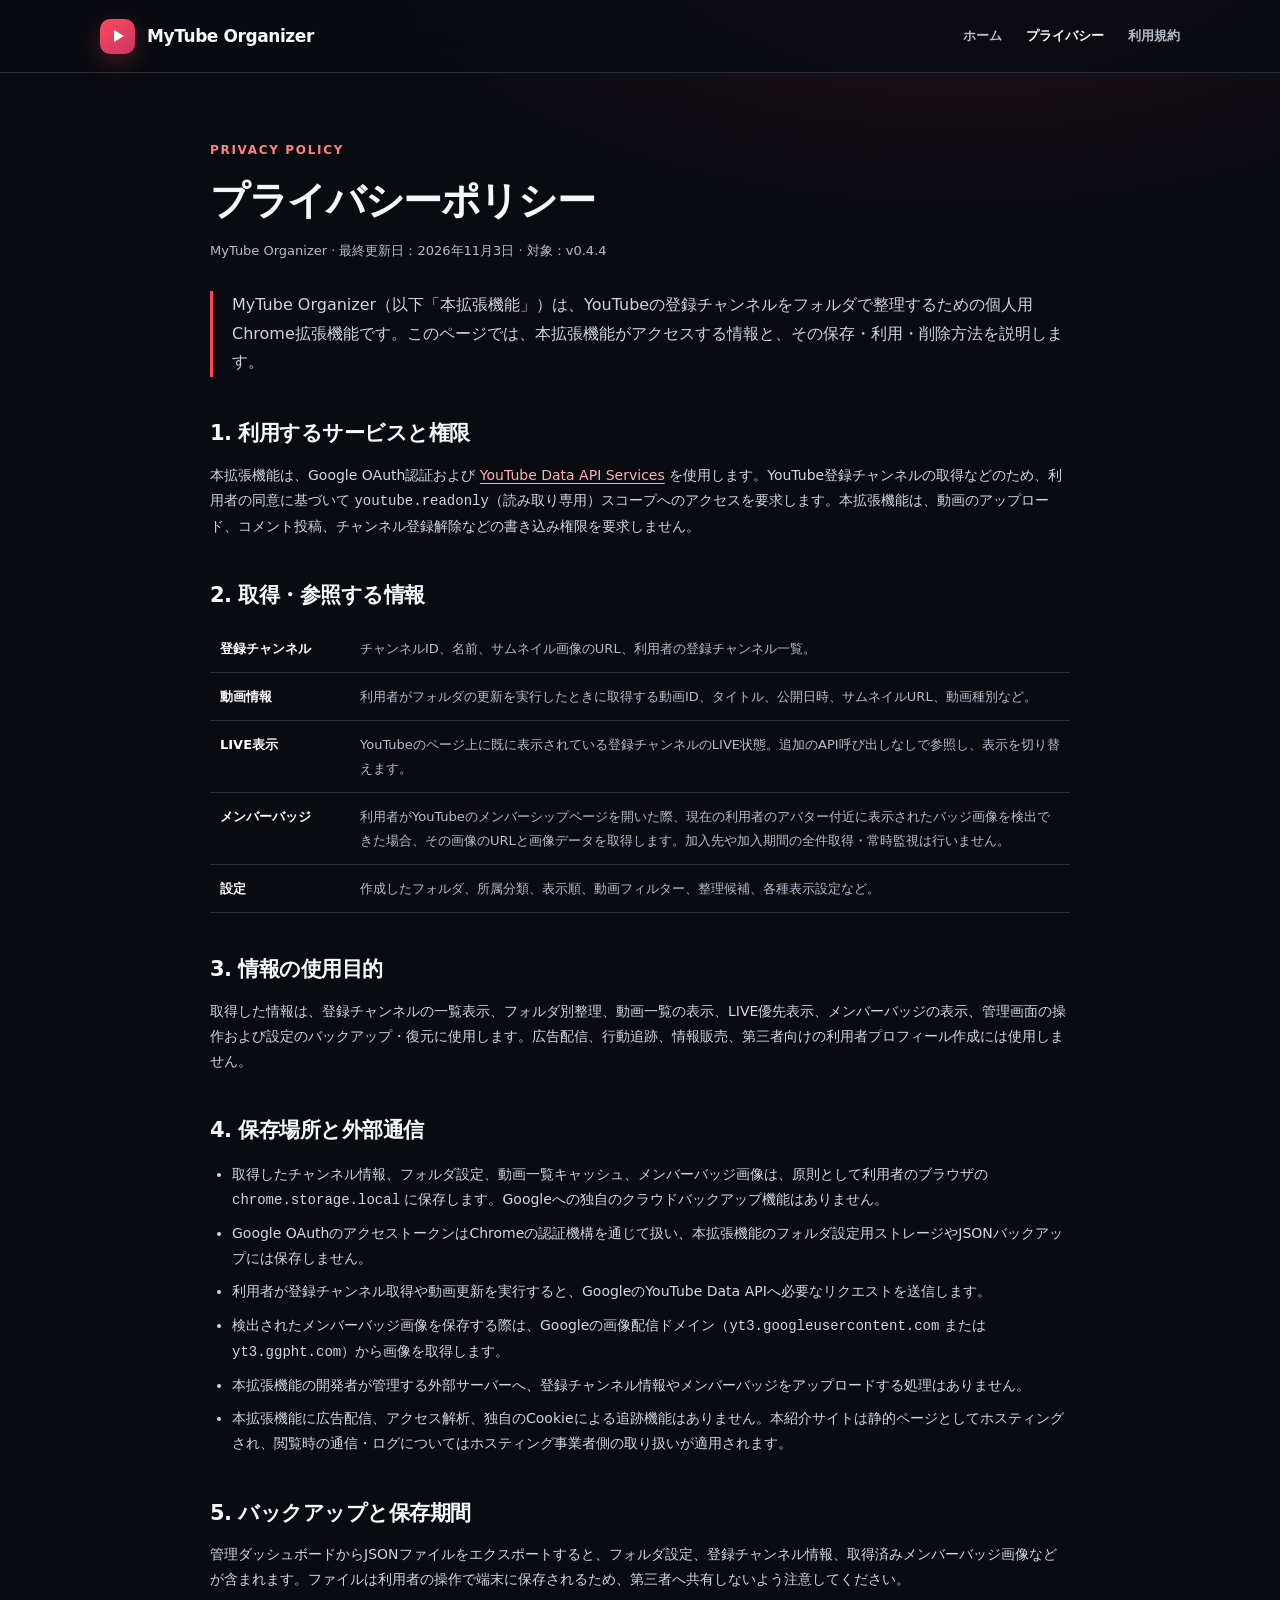
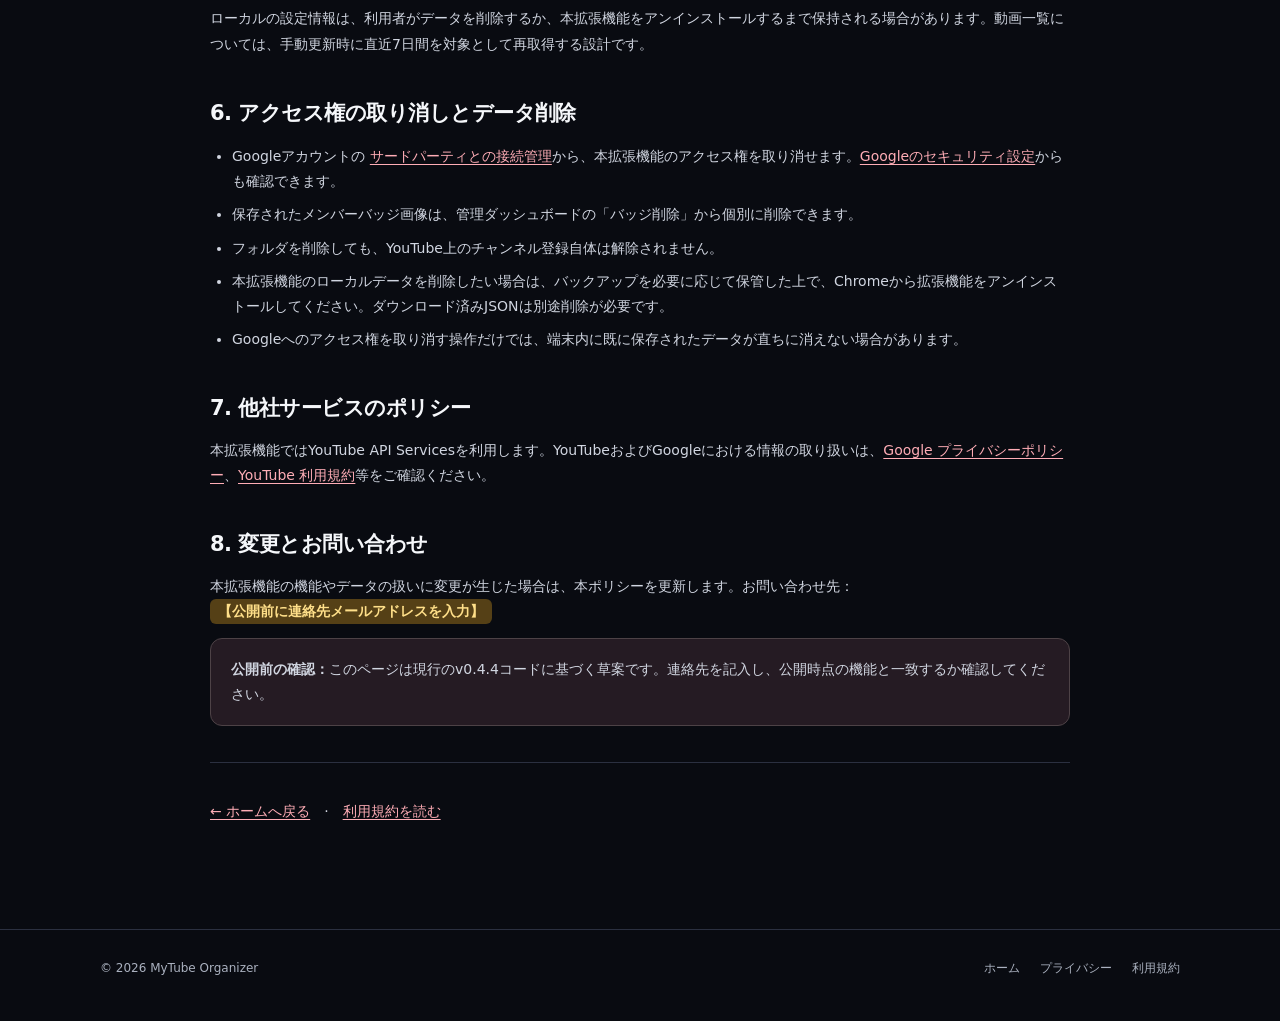
==== privacy.html @ 49f16c64 "Add files via upload" ====
<!doctype html>
<html lang="ja"><head><meta charset="utf-8"><meta name="viewport" content="width=device-width,initial-scale=1"><meta name="theme-color" content="#090b11"><meta name="description" content="MyTube Organizerのプライバシーポリシー。取得するYouTube情報、利用目的、ローカル保存、削除方法をご案内します。"><title>プライバシーポリシー | MyTube Organizer</title><link rel="stylesheet" href="./styles.css"></head><body>
<header class="topbar"><nav class="wrap nav" aria-label="メインナビゲーション"><a class="brand" href="./index.html"><span class="brand-mark" aria-hidden="true"></span>MyTube Organizer</a><div class="nav-links"><a href="./index.html">ホーム</a><a href="./privacy.html" aria-current="page">プライバシー</a><a href="./terms.html">利用規約</a></div></nav></header>
<main class="wrap document"><span class="kicker">PRIVACY POLICY</span><h1>プライバシーポリシー</h1><p class="meta">MyTube Organizer · 最終更新日：2026年11月3日 · 対象：v0.4.4</p><p class="intro">MyTube Organizer（以下「本拡張機能」）は、YouTubeの登録チャンネルをフォルダで整理するための個人用Chrome拡張機能です。このページでは、本拡張機能がアクセスする情報と、その保存・利用・削除方法を説明します。</p>
<h2>1. 利用するサービスと権限</h2><p>本拡張機能は、Google OAuth認証および <a href="https://developers.google.com/youtube/v3" target="_blank" rel="noopener noreferrer">YouTube Data API Services</a> を使用します。YouTube登録チャンネルの取得などのため、利用者の同意に基づいて <code>youtube.readonly</code>（読み取り専用）スコープへのアクセスを要求します。本拡張機能は、動画のアップロード、コメント投稿、チャンネル登録解除などの書き込み権限を要求しません。</p>
<h2>2. 取得・参照する情報</h2><table class="info-table"><tbody><tr><th>登録チャンネル</th><td>チャンネルID、名前、サムネイル画像のURL、利用者の登録チャンネル一覧。</td></tr><tr><th>動画情報</th><td>利用者がフォルダの更新を実行したときに取得する動画ID、タイトル、公開日時、サムネイルURL、動画種別など。</td></tr><tr><th>LIVE表示</th><td>YouTubeのページ上に既に表示されている登録チャンネルのLIVE状態。追加のAPI呼び出しなしで参照し、表示を切り替えます。</td></tr><tr><th>メンバーバッジ</th><td>利用者がYouTubeのメンバーシップページを開いた際、現在の利用者のアバター付近に表示されたバッジ画像を検出できた場合、その画像のURLと画像データを取得します。加入先や加入期間の全件取得・常時監視は行いません。</td></tr><tr><th>設定</th><td>作成したフォルダ、所属分類、表示順、動画フィルター、整理候補、各種表示設定など。</td></tr></tbody></table>
<h2>3. 情報の使用目的</h2><p>取得した情報は、登録チャンネルの一覧表示、フォルダ別整理、動画一覧の表示、LIVE優先表示、メンバーバッジの表示、管理画面の操作および設定のバックアップ・復元に使用します。広告配信、行動追跡、情報販売、第三者向けの利用者プロフィール作成には使用しません。</p>
<h2>4. 保存場所と外部通信</h2><ul><li>取得したチャンネル情報、フォルダ設定、動画一覧キャッシュ、メンバーバッジ画像は、原則として利用者のブラウザの <code>chrome.storage.local</code> に保存します。Googleへの独自のクラウドバックアップ機能はありません。</li><li>Google OAuthのアクセストークンはChromeの認証機構を通じて扱い、本拡張機能のフォルダ設定用ストレージやJSONバックアップには保存しません。</li><li>利用者が登録チャンネル取得や動画更新を実行すると、GoogleのYouTube Data APIへ必要なリクエストを送信します。</li><li>検出されたメンバーバッジ画像を保存する際は、Googleの画像配信ドメイン（<code>yt3.googleusercontent.com</code> または <code>yt3.ggpht.com</code>）から画像を取得します。</li><li>本拡張機能の開発者が管理する外部サーバーへ、登録チャンネル情報やメンバーバッジをアップロードする処理はありません。</li><li>本拡張機能に広告配信、アクセス解析、独自のCookieによる追跡機能はありません。本紹介サイトは静的ページとしてホスティングされ、閲覧時の通信・ログについてはホスティング事業者側の取り扱いが適用されます。</li></ul>
<h2>5. バックアップと保存期間</h2><p>管理ダッシュボードからJSONファイルをエクスポートすると、フォルダ設定、登録チャンネル情報、取得済みメンバーバッジ画像などが含まれます。ファイルは利用者の操作で端末に保存されるため、第三者へ共有しないよう注意してください。</p><p>ローカルの設定情報は、利用者がデータを削除するか、本拡張機能をアンインストールするまで保持される場合があります。動画一覧については、手動更新時に直近7日間を対象として再取得する設計です。</p>
<h2>6. アクセス権の取り消しとデータ削除</h2><ul><li>Googleアカウントの <a href="https://myaccount.google.com/connections" rel="noopener noreferrer" target="_blank">サードパーティとの接続管理</a>から、本拡張機能のアクセス権を取り消せます。<a href="https://security.google.com/settings/security/permissions" rel="noopener noreferrer" target="_blank">Googleのセキュリティ設定</a>からも確認できます。</li><li>保存されたメンバーバッジ画像は、管理ダッシュボードの「バッジ削除」から個別に削除できます。</li><li>フォルダを削除しても、YouTube上のチャンネル登録自体は解除されません。</li><li>本拡張機能のローカルデータを削除したい場合は、バックアップを必要に応じて保管した上で、Chromeから拡張機能をアンインストールしてください。ダウンロード済みJSONは別途削除が必要です。</li><li>Googleへのアクセス権を取り消す操作だけでは、端末内に既に保存されたデータが直ちに消えない場合があります。</li></ul>
<h2>7. 他社サービスのポリシー</h2><p>本拡張機能ではYouTube API Servicesを利用します。YouTubeおよびGoogleにおける情報の取り扱いは、<a href="https://policies.google.com/privacy" target="_blank" rel="noopener noreferrer">Google プライバシーポリシー</a>、<a href="https://www.youtube.com/t/terms" target="_blank" rel="noopener noreferrer">YouTube 利用規約</a>等をご確認ください。</p>
<h2>8. 変更とお問い合わせ</h2><p>本拡張機能の機能やデータの扱いに変更が生じた場合は、本ポリシーを更新します。お問い合わせ先：<span class="placeholder">【公開前に連絡先メールアドレスを入力】</span></p><p class="note"><strong>公開前の確認：</strong>このページは現行のv0.4.4コードに基づく草案です。連絡先を記入し、公開時点の機能と一致するか確認してください。</p><hr><p><a href="./index.html">← ホームへ戻る</a>　·　<a href="./terms.html">利用規約を読む</a></p></main>
<footer><div class="wrap foot"><span>© 2026 MyTube Organizer</span><div class="links"><a href="./index.html">ホーム</a><a href="./privacy.html">プライバシー</a><a href="./terms.html">利用規約</a></div></div></footer></body></html>
---- styles.css ----
:root{color-scheme:dark;--bg:#090b11;--panel:#131722;--panel2:#191e2b;--line:#2b3040;--text:#f5f7fa;--muted:#b5bdcb;--accent:#ff485a;--accent2:#ff837d;--good:#69e9ac;--round:20px}
*{box-sizing:border-box}html{scroll-behavior:smooth}body{margin:0;background:radial-gradient(ellipse 1000px 540px at 75% -5%,rgba(255,69,95,.15),transparent 65%),var(--bg);color:var(--text);font-family:Inter,ui-sans-serif,system-ui,-apple-system,"Hiragino Kaku Gothic ProN","Noto Sans JP","Yu Gothic",Meiryo,sans-serif;line-height:1.8}a{color:inherit;text-decoration:none}a:hover{text-decoration:underline}a:focus-visible,button:focus-visible{outline:3px solid #ffb1b9;outline-offset:4px}.wrap{width:min(1080px,calc(100% - 40px));margin:auto}.topbar{position:sticky;top:0;z-index:10;backdrop-filter:blur(18px);background:rgba(9,11,17,.83);border-bottom:1px solid var(--line)}.nav{display:flex;align-items:center;justify-content:space-between;min-height:72px;gap:24px}.brand{display:flex;align-items:center;gap:12px;font-size:17px;font-weight:850;letter-spacing:-.025em}.brand-mark{width:35px;height:35px;border-radius:10px;background:linear-gradient(140deg,var(--accent),#c93666);display:grid;place-items:center;color:white;box-shadow:0 8px 24px rgba(255,72,90,.24)}.brand-mark:after{content:"";width:0;height:0;border-top:6px solid transparent;border-bottom:6px solid transparent;border-left:10px solid white;margin-left:3px}.nav-links{display:flex;gap:24px;align-items:center;color:var(--muted);font-size:13px;font-weight:700}.nav-links a[aria-current=page]{color:white}.hero{padding:100px 0 76px;display:grid;grid-template-columns:1.2fr .8fr;align-items:center;gap:52px}.eyebrow{display:inline-flex;gap:8px;align-items:center;border:1px solid rgba(255,92,112,.3);background:rgba(255,72,90,.08);color:#ffc4c8;border-radius:100px;padding:5px 13px;font-size:12px;font-weight:800;letter-spacing:.05em}.dot{display:inline-block;width:7px;height:7px;border-radius:50%;background:var(--accent)}h1{font-size:clamp(36px,5vw,66px);letter-spacing:-.055em;line-height:1.2;margin:24px 0}h1 .accent{color:var(--accent2)}.lead{font-size:17px;color:var(--muted);max-width:620px}.button-row{display:flex;gap:12px;flex-wrap:wrap;margin-top:32px}.button{display:inline-flex;align-items:center;justify-content:center;border-radius:12px;padding:12px 19px;font-size:14px;font-weight:800;border:1px solid var(--line);background:#1b202d;transition:transform .15s,border-color .15s}.button:hover{text-decoration:none;transform:translateY(-2px);border-color:#657084}.button.primary{background:var(--accent);color:#140409;border-color:var(--accent)}.smallnote{font-size:12px;color:#9fa8b7;margin:18px 0 0}.demo{padding:14px;background:linear-gradient(145deg,#202532,#11151e);border:1px solid #3a3f4c;border-radius:24px;box-shadow:0 22px 60px #0007}.demo-top{display:flex;align-items:center;gap:8px;padding:5px 8px 15px;color:#c7ccd7;font-size:12px}.window-dot{height:8px;width:8px;border-radius:100%;background:#5b6170}.demo-inner{background:#101114;border-radius:14px;padding:16px 13px;min-height:355px}.demo-heading{font-size:15px;font-weight:850;padding:10px 12px}.folder,.child,.channel{display:flex;align-items:center;gap:9px;padding:10px 12px;font-size:13px;font-weight:650;border-radius:10px;min-width:0}.folder.active,.child.active{background:#292c32}.folder-icon{font-size:17px}.child{margin-left:19px}.channel{margin-left:38px;padding-top:7px;padding-bottom:7px}.avatar{display:inline-grid;place-items:center;width:30px;height:30px;border-radius:50%;background:linear-gradient(135deg,#92adf6,#9d58b2);color:#fff;font-weight:800;font-size:12px;flex:none}.avatar.coral{background:linear-gradient(135deg,#fbb58c,#a74f98)}.avatar.blue{background:linear-gradient(135deg,#4fdac2,#465ac0)}.truncate{white-space:nowrap;overflow:hidden;text-overflow:ellipsis;flex:1}.live{color:#ff586b;font-size:11px;font-weight:900;letter-spacing:.04em;white-space:nowrap}.count{margin-left:auto;color:#abb0bc;font-size:11px}.section{padding:46px 0 72px}.section-head{max-width:780px;margin-bottom:28px}.kicker{font-size:12px;font-weight:850;color:var(--accent2);letter-spacing:.14em;text-transform:uppercase}.section h2,.document h1{font-size:clamp(27px,3.5vw,39px);line-height:1.3;letter-spacing:-.035em;margin:12px 0 15px}.section p{color:var(--muted)}.cards{display:grid;grid-template-columns:repeat(3,1fr);gap:16px}.card{border:1px solid var(--line);border-radius:var(--round);padding:24px;background:linear-gradient(180deg,rgba(35,40,52,.65),rgba(18,22,31,.85))}.card-icon{font-size:25px;margin-bottom:14px}.card h3{font-size:17px;margin:0 0 7px}.card p{margin:0;font-size:13px;line-height:1.8}.wide{grid-column:span 2}.callout{border:1px solid #383e50;background:#151a25;border-radius:18px;padding:24px 28px;margin-top:26px}.callout strong{color:#fff}.callout p{margin:6px 0 0;color:var(--muted)}.bottom-cta{padding:48px 0 90px}.bottom-cta .inner{border-radius:24px;border:1px solid #53414a;background:linear-gradient(115deg,rgba(255,72,90,.12),rgba(25,29,44,.8));padding:32px 36px}.bottom-cta h2{margin:0 0 8px}.bottom-cta p{color:var(--muted);margin:0 0 16px}footer{border-top:1px solid var(--line);color:#aab1bf;padding:28px 0 46px;font-size:12px}footer .foot{display:flex;justify-content:space-between;gap:15px;flex-wrap:wrap}footer .links{display:flex;gap:20px;flex-wrap:wrap}.document{max-width:860px;padding:62px 0 90px}.document .meta{color:var(--muted);font-size:13px}.document h1{margin-bottom:12px}.document .intro{color:#ced4df;font-size:16px;border-left:3px solid var(--accent);padding-left:19px;margin:28px 0 40px}.document h2{font-size:21px;line-height:1.4;letter-spacing:-.025em;margin:42px 0 14px}.document p,.document li{color:#d1d6e1;font-size:14px}.document ul{padding-left:22px}.document li+li{margin-top:8px}.document a:not(.button){color:#ffadb6;text-decoration:underline;text-underline-offset:3px}.document a:hover{color:white}.document hr{border:0;border-top:1px solid var(--line);margin:36px 0}.note{padding:18px 20px;border:1px solid #4d4246;background:#251b23;border-radius:12px;font-size:14px}.placeholder{display:inline-block;border-radius:6px;background:#554016;color:#ffdf89;padding:0 8px;font-weight:800}.info-table{border-collapse:collapse;width:100%;font-size:13px}.info-table th,.info-table td{border-bottom:1px solid var(--line);padding:12px 10px;text-align:left;vertical-align:top}.info-table th{color:#fff;min-width:140px}.info-table td{color:var(--muted)}@media(max-width:800px){.hero{grid-template-columns:1fr;padding-top:68px;gap:25px}.demo{max-width:460px}.cards{grid-template-columns:repeat(2,1fr)}.nav-links{gap:12px}.document{padding-top:45px}}@media(max-width:520px){.wrap{width:calc(100% - 28px)}.nav{min-height:62px;gap:10px}.brand{font-size:14px}.brand-mark{width:30px;height:30px}.nav-links{gap:10px;font-size:11px}.hero{padding:55px 0}.lead{font-size:15px}.cards{grid-template-columns:1fr}.wide{grid-column:auto}.card{padding:20px}.bottom-cta .inner{padding:25px 20px}.document h2{font-size:20px}.info-table th{min-width:96px}}

.demo-disclaimer{margin:10px 8px 0;font-size:11px;color:#aab1bf;line-height:1.5}
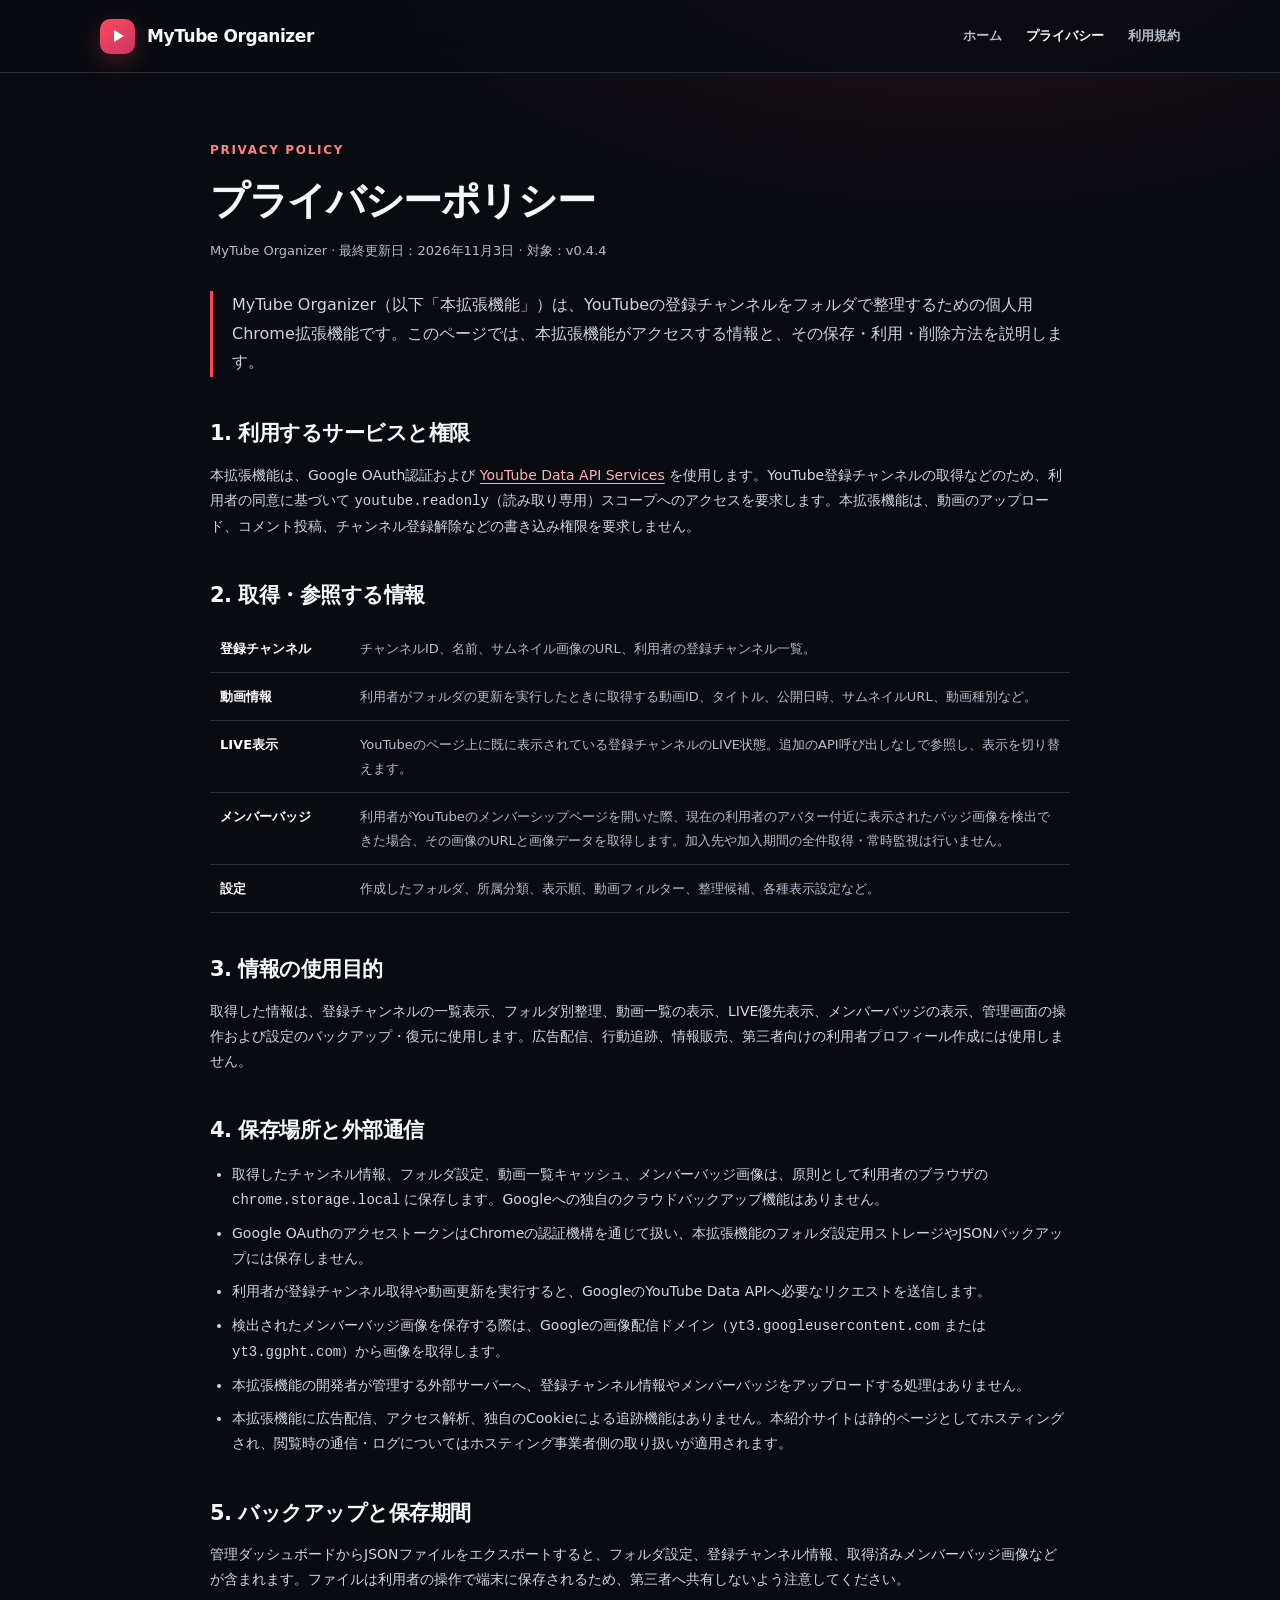
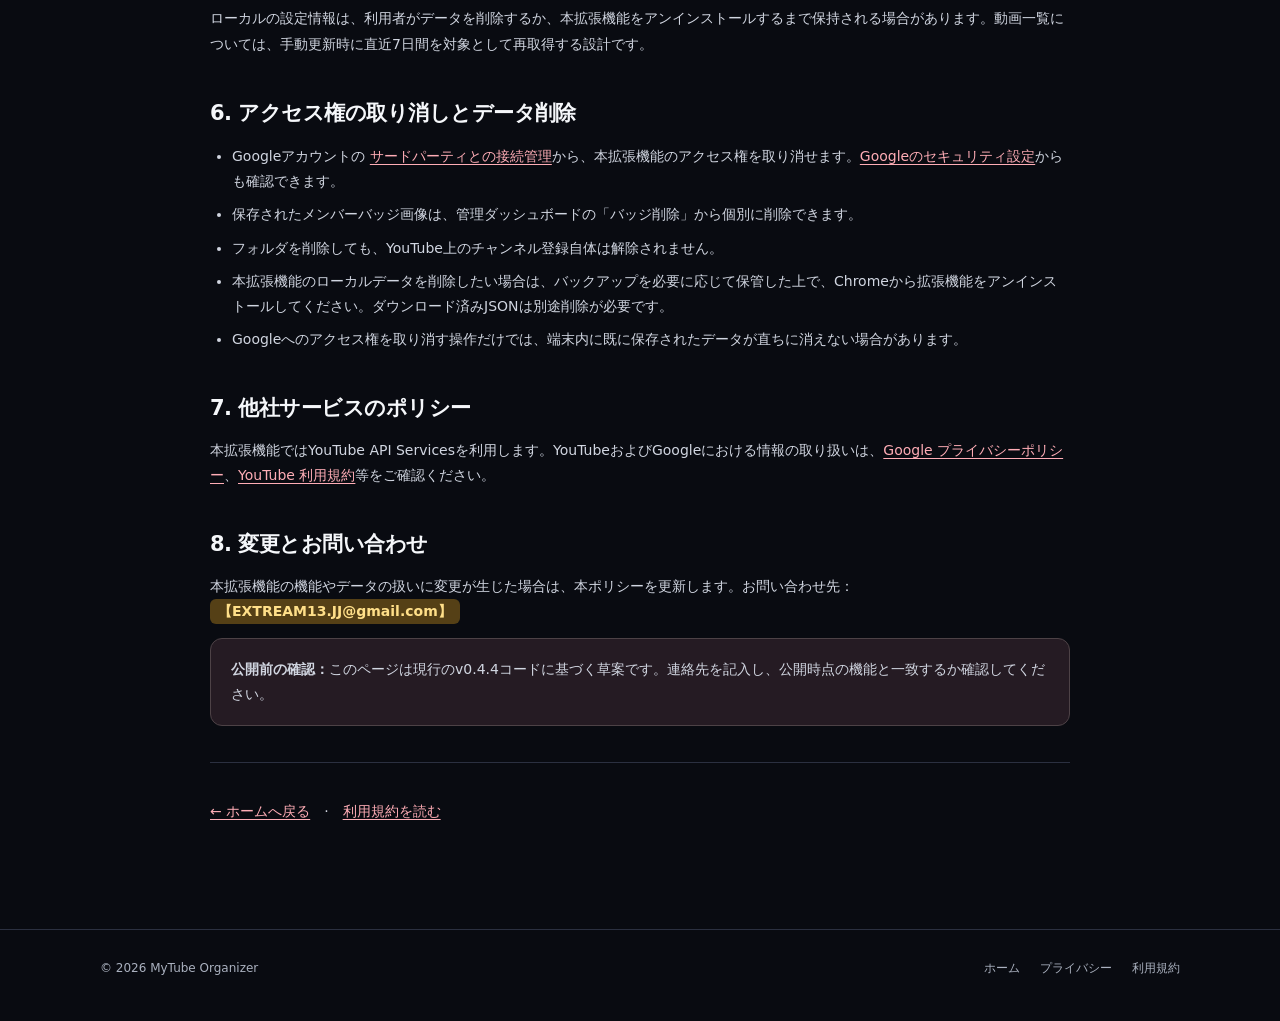
==== commit 76e1f0ba: "Update privacy.html" ====
--- a/privacy.html
+++ b/privacy.html
@@ -9,5 +9,5 @@
 <h2>5. バックアップと保存期間</h2><p>管理ダッシュボードからJSONファイルをエクスポートすると、フォルダ設定、登録チャンネル情報、取得済みメンバーバッジ画像などが含まれます。ファイルは利用者の操作で端末に保存されるため、第三者へ共有しないよう注意してください。</p><p>ローカルの設定情報は、利用者がデータを削除するか、本拡張機能をアンインストールするまで保持される場合があります。動画一覧については、手動更新時に直近7日間を対象として再取得する設計です。</p>
 <h2>6. アクセス権の取り消しとデータ削除</h2><ul><li>Googleアカウントの <a href="https://myaccount.google.com/connections" rel="noopener noreferrer" target="_blank">サードパーティとの接続管理</a>から、本拡張機能のアクセス権を取り消せます。<a href="https://security.google.com/settings/security/permissions" rel="noopener noreferrer" target="_blank">Googleのセキュリティ設定</a>からも確認できます。</li><li>保存されたメンバーバッジ画像は、管理ダッシュボードの「バッジ削除」から個別に削除できます。</li><li>フォルダを削除しても、YouTube上のチャンネル登録自体は解除されません。</li><li>本拡張機能のローカルデータを削除したい場合は、バックアップを必要に応じて保管した上で、Chromeから拡張機能をアンインストールしてください。ダウンロード済みJSONは別途削除が必要です。</li><li>Googleへのアクセス権を取り消す操作だけでは、端末内に既に保存されたデータが直ちに消えない場合があります。</li></ul>
 <h2>7. 他社サービスのポリシー</h2><p>本拡張機能ではYouTube API Servicesを利用します。YouTubeおよびGoogleにおける情報の取り扱いは、<a href="https://policies.google.com/privacy" target="_blank" rel="noopener noreferrer">Google プライバシーポリシー</a>、<a href="https://www.youtube.com/t/terms" target="_blank" rel="noopener noreferrer">YouTube 利用規約</a>等をご確認ください。</p>
-<h2>8. 変更とお問い合わせ</h2><p>本拡張機能の機能やデータの扱いに変更が生じた場合は、本ポリシーを更新します。お問い合わせ先：<span class="placeholder">【公開前に連絡先メールアドレスを入力】</span></p><p class="note"><strong>公開前の確認：</strong>このページは現行のv0.4.4コードに基づく草案です。連絡先を記入し、公開時点の機能と一致するか確認してください。</p><hr><p><a href="./index.html">← ホームへ戻る</a>　·　<a href="./terms.html">利用規約を読む</a></p></main>
+<h2>8. 変更とお問い合わせ</h2><p>本拡張機能の機能やデータの扱いに変更が生じた場合は、本ポリシーを更新します。お問い合わせ先：<span class="placeholder">【EXTREAM13.JJ@gmail.com】</span></p><p class="note"><strong>公開前の確認：</strong>このページは現行のv0.4.4コードに基づく草案です。連絡先を記入し、公開時点の機能と一致するか確認してください。</p><hr><p><a href="./index.html">← ホームへ戻る</a>　·　<a href="./terms.html">利用規約を読む</a></p></main>
 <footer><div class="wrap foot"><span>© 2026 MyTube Organizer</span><div class="links"><a href="./index.html">ホーム</a><a href="./privacy.html">プライバシー</a><a href="./terms.html">利用規約</a></div></div></footer></body></html>
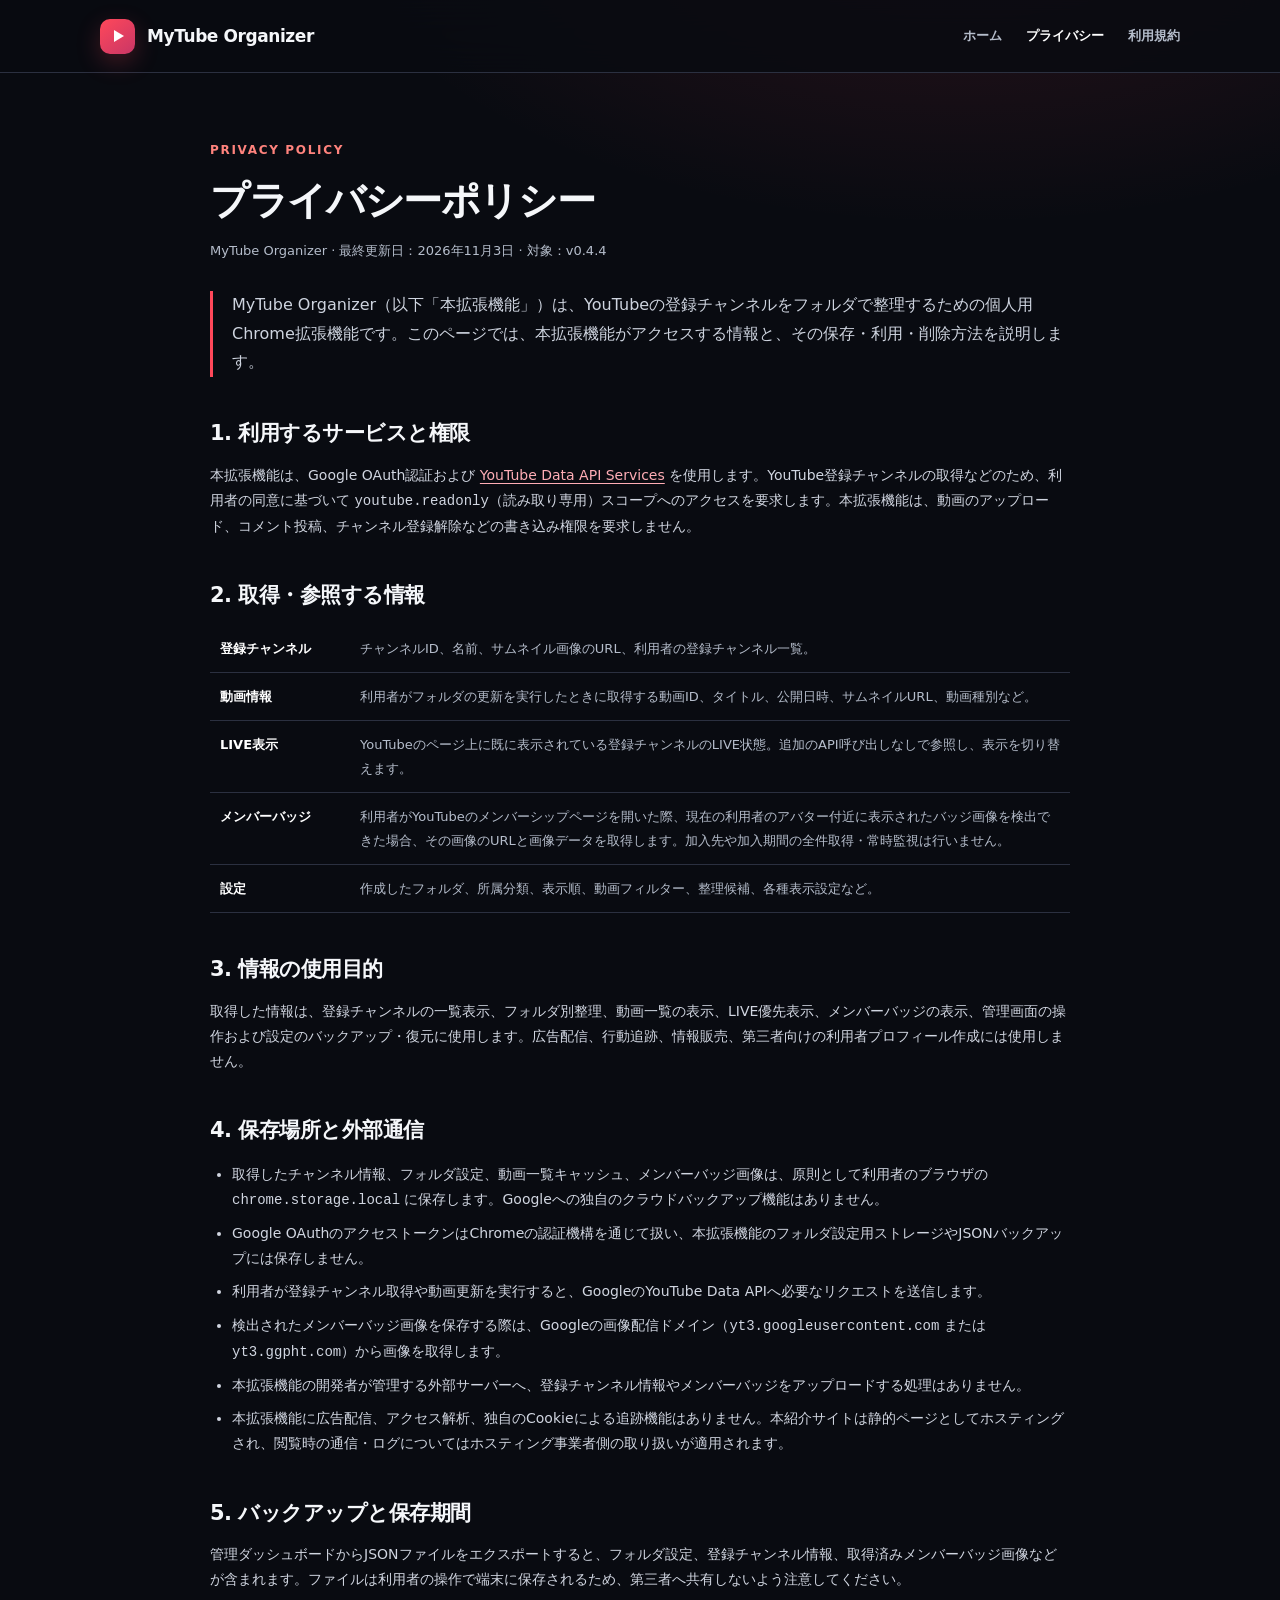
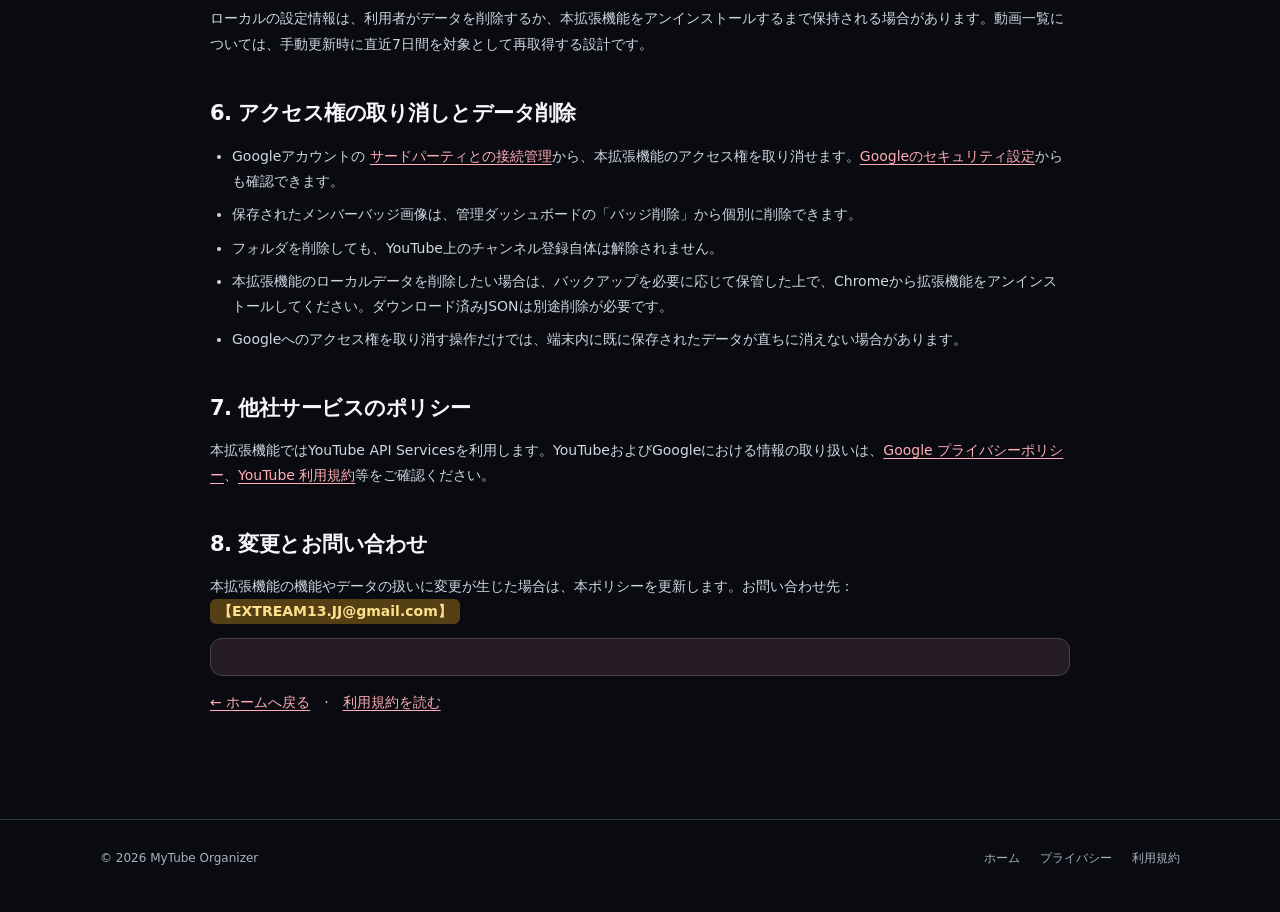
==== commit 1bc276bb: "Update privacy.html" ====
--- a/privacy.html
+++ b/privacy.html
@@ -9,5 +9,5 @@
 <h2>5. バックアップと保存期間</h2><p>管理ダッシュボードからJSONファイルをエクスポートすると、フォルダ設定、登録チャンネル情報、取得済みメンバーバッジ画像などが含まれます。ファイルは利用者の操作で端末に保存されるため、第三者へ共有しないよう注意してください。</p><p>ローカルの設定情報は、利用者がデータを削除するか、本拡張機能をアンインストールするまで保持される場合があります。動画一覧については、手動更新時に直近7日間を対象として再取得する設計です。</p>
 <h2>6. アクセス権の取り消しとデータ削除</h2><ul><li>Googleアカウントの <a href="https://myaccount.google.com/connections" rel="noopener noreferrer" target="_blank">サードパーティとの接続管理</a>から、本拡張機能のアクセス権を取り消せます。<a href="https://security.google.com/settings/security/permissions" rel="noopener noreferrer" target="_blank">Googleのセキュリティ設定</a>からも確認できます。</li><li>保存されたメンバーバッジ画像は、管理ダッシュボードの「バッジ削除」から個別に削除できます。</li><li>フォルダを削除しても、YouTube上のチャンネル登録自体は解除されません。</li><li>本拡張機能のローカルデータを削除したい場合は、バックアップを必要に応じて保管した上で、Chromeから拡張機能をアンインストールしてください。ダウンロード済みJSONは別途削除が必要です。</li><li>Googleへのアクセス権を取り消す操作だけでは、端末内に既に保存されたデータが直ちに消えない場合があります。</li></ul>
 <h2>7. 他社サービスのポリシー</h2><p>本拡張機能ではYouTube API Servicesを利用します。YouTubeおよびGoogleにおける情報の取り扱いは、<a href="https://policies.google.com/privacy" target="_blank" rel="noopener noreferrer">Google プライバシーポリシー</a>、<a href="https://www.youtube.com/t/terms" target="_blank" rel="noopener noreferrer">YouTube 利用規約</a>等をご確認ください。</p>
-<h2>8. 変更とお問い合わせ</h2><p>本拡張機能の機能やデータの扱いに変更が生じた場合は、本ポリシーを更新します。お問い合わせ先：<span class="placeholder">【EXTREAM13.JJ@gmail.com】</span></p><p class="note"><strong>公開前の確認：</strong>このページは現行のv0.4.4コードに基づく草案です。連絡先を記入し、公開時点の機能と一致するか確認してください。</p><hr><p><a href="./index.html">← ホームへ戻る</a>　·　<a href="./terms.html">利用規約を読む</a></p></main>
+<h2>8. 変更とお問い合わせ</h2><p>本拡張機能の機能やデータの扱いに変更が生じた場合は、本ポリシーを更新します。お問い合わせ先：<span class="placeholder">【EXTREAM13.JJ@gmail.com】</span></p><p class="note"><p><a href="./index.html">← ホームへ戻る</a>　·　<a href="./terms.html">利用規約を読む</a></p></main>
 <footer><div class="wrap foot"><span>© 2026 MyTube Organizer</span><div class="links"><a href="./index.html">ホーム</a><a href="./privacy.html">プライバシー</a><a href="./terms.html">利用規約</a></div></div></footer></body></html>
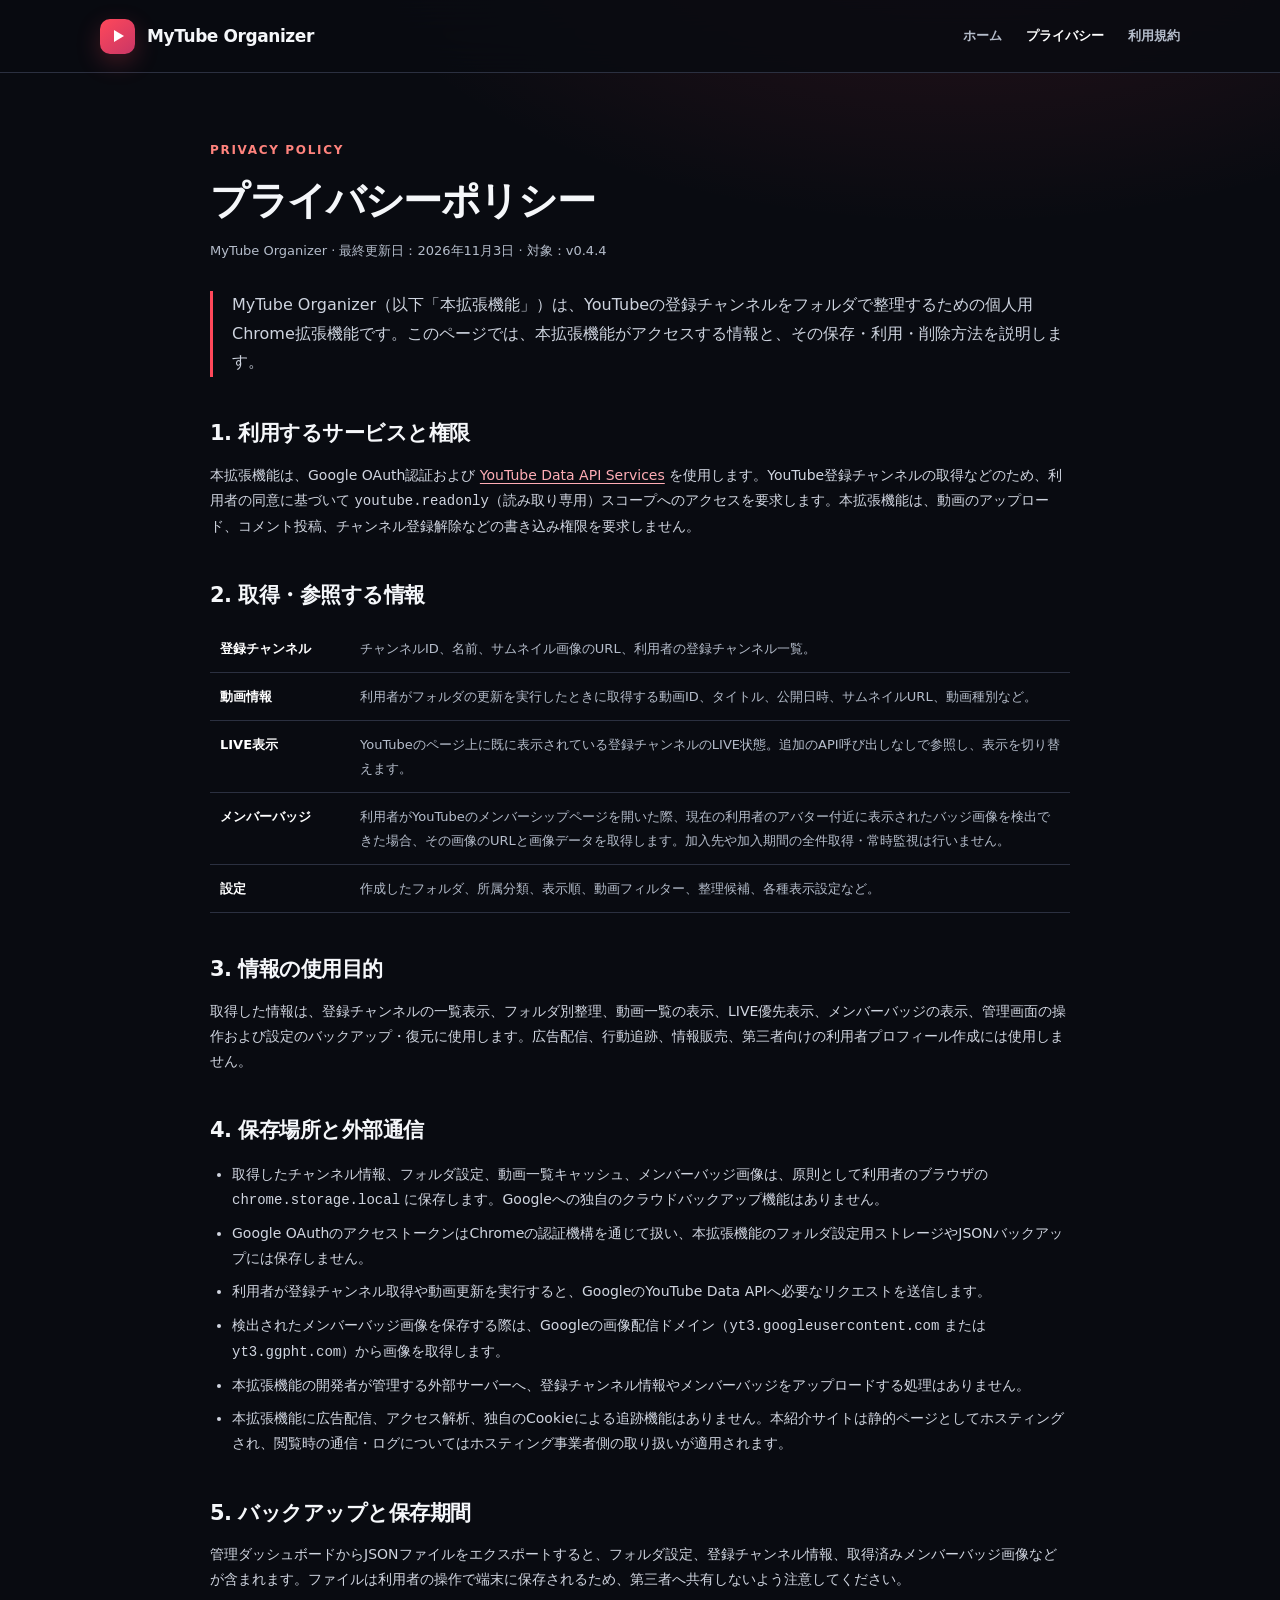
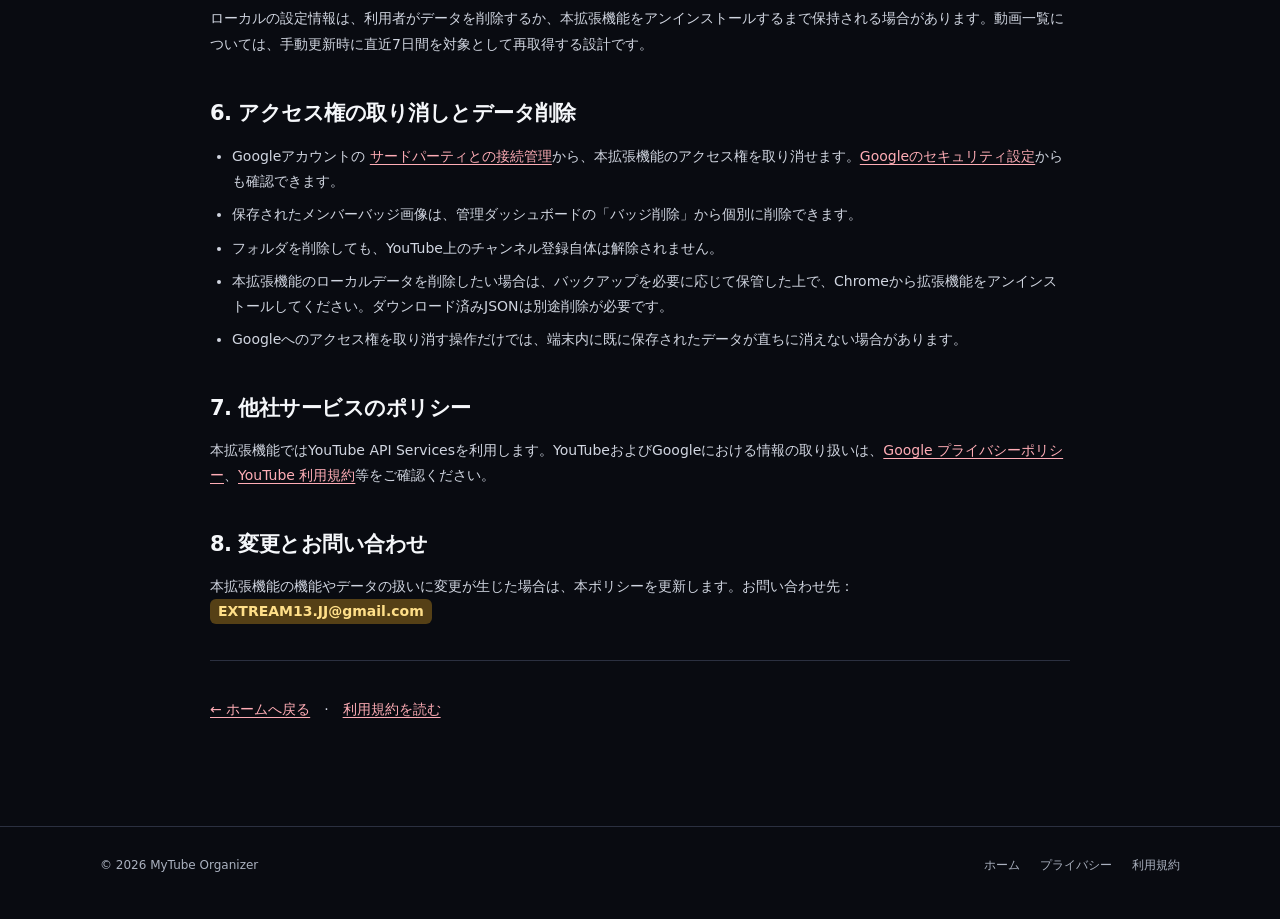
==== commit 90f73cf5: "Add files via upload" ====
--- a/privacy.html
+++ b/privacy.html
@@ -9,5 +9,5 @@
 <h2>5. バックアップと保存期間</h2><p>管理ダッシュボードからJSONファイルをエクスポートすると、フォルダ設定、登録チャンネル情報、取得済みメンバーバッジ画像などが含まれます。ファイルは利用者の操作で端末に保存されるため、第三者へ共有しないよう注意してください。</p><p>ローカルの設定情報は、利用者がデータを削除するか、本拡張機能をアンインストールするまで保持される場合があります。動画一覧については、手動更新時に直近7日間を対象として再取得する設計です。</p>
 <h2>6. アクセス権の取り消しとデータ削除</h2><ul><li>Googleアカウントの <a href="https://myaccount.google.com/connections" rel="noopener noreferrer" target="_blank">サードパーティとの接続管理</a>から、本拡張機能のアクセス権を取り消せます。<a href="https://security.google.com/settings/security/permissions" rel="noopener noreferrer" target="_blank">Googleのセキュリティ設定</a>からも確認できます。</li><li>保存されたメンバーバッジ画像は、管理ダッシュボードの「バッジ削除」から個別に削除できます。</li><li>フォルダを削除しても、YouTube上のチャンネル登録自体は解除されません。</li><li>本拡張機能のローカルデータを削除したい場合は、バックアップを必要に応じて保管した上で、Chromeから拡張機能をアンインストールしてください。ダウンロード済みJSONは別途削除が必要です。</li><li>Googleへのアクセス権を取り消す操作だけでは、端末内に既に保存されたデータが直ちに消えない場合があります。</li></ul>
 <h2>7. 他社サービスのポリシー</h2><p>本拡張機能ではYouTube API Servicesを利用します。YouTubeおよびGoogleにおける情報の取り扱いは、<a href="https://policies.google.com/privacy" target="_blank" rel="noopener noreferrer">Google プライバシーポリシー</a>、<a href="https://www.youtube.com/t/terms" target="_blank" rel="noopener noreferrer">YouTube 利用規約</a>等をご確認ください。</p>
-<h2>8. 変更とお問い合わせ</h2><p>本拡張機能の機能やデータの扱いに変更が生じた場合は、本ポリシーを更新します。お問い合わせ先：<span class="placeholder">【EXTREAM13.JJ@gmail.com】</span></p><p class="note"><p><a href="./index.html">← ホームへ戻る</a>　·　<a href="./terms.html">利用規約を読む</a></p></main>
+<h2>8. 変更とお問い合わせ</h2><p>本拡張機能の機能やデータの扱いに変更が生じた場合は、本ポリシーを更新します。お問い合わせ先：<span class="placeholder">EXTREAM13.JJ@gmail.com</span><hr><p><a href="./index.html">← ホームへ戻る</a>　·　<a href="./terms.html">利用規約を読む</a></p></main>
 <footer><div class="wrap foot"><span>© 2026 MyTube Organizer</span><div class="links"><a href="./index.html">ホーム</a><a href="./privacy.html">プライバシー</a><a href="./terms.html">利用規約</a></div></div></footer></body></html>
